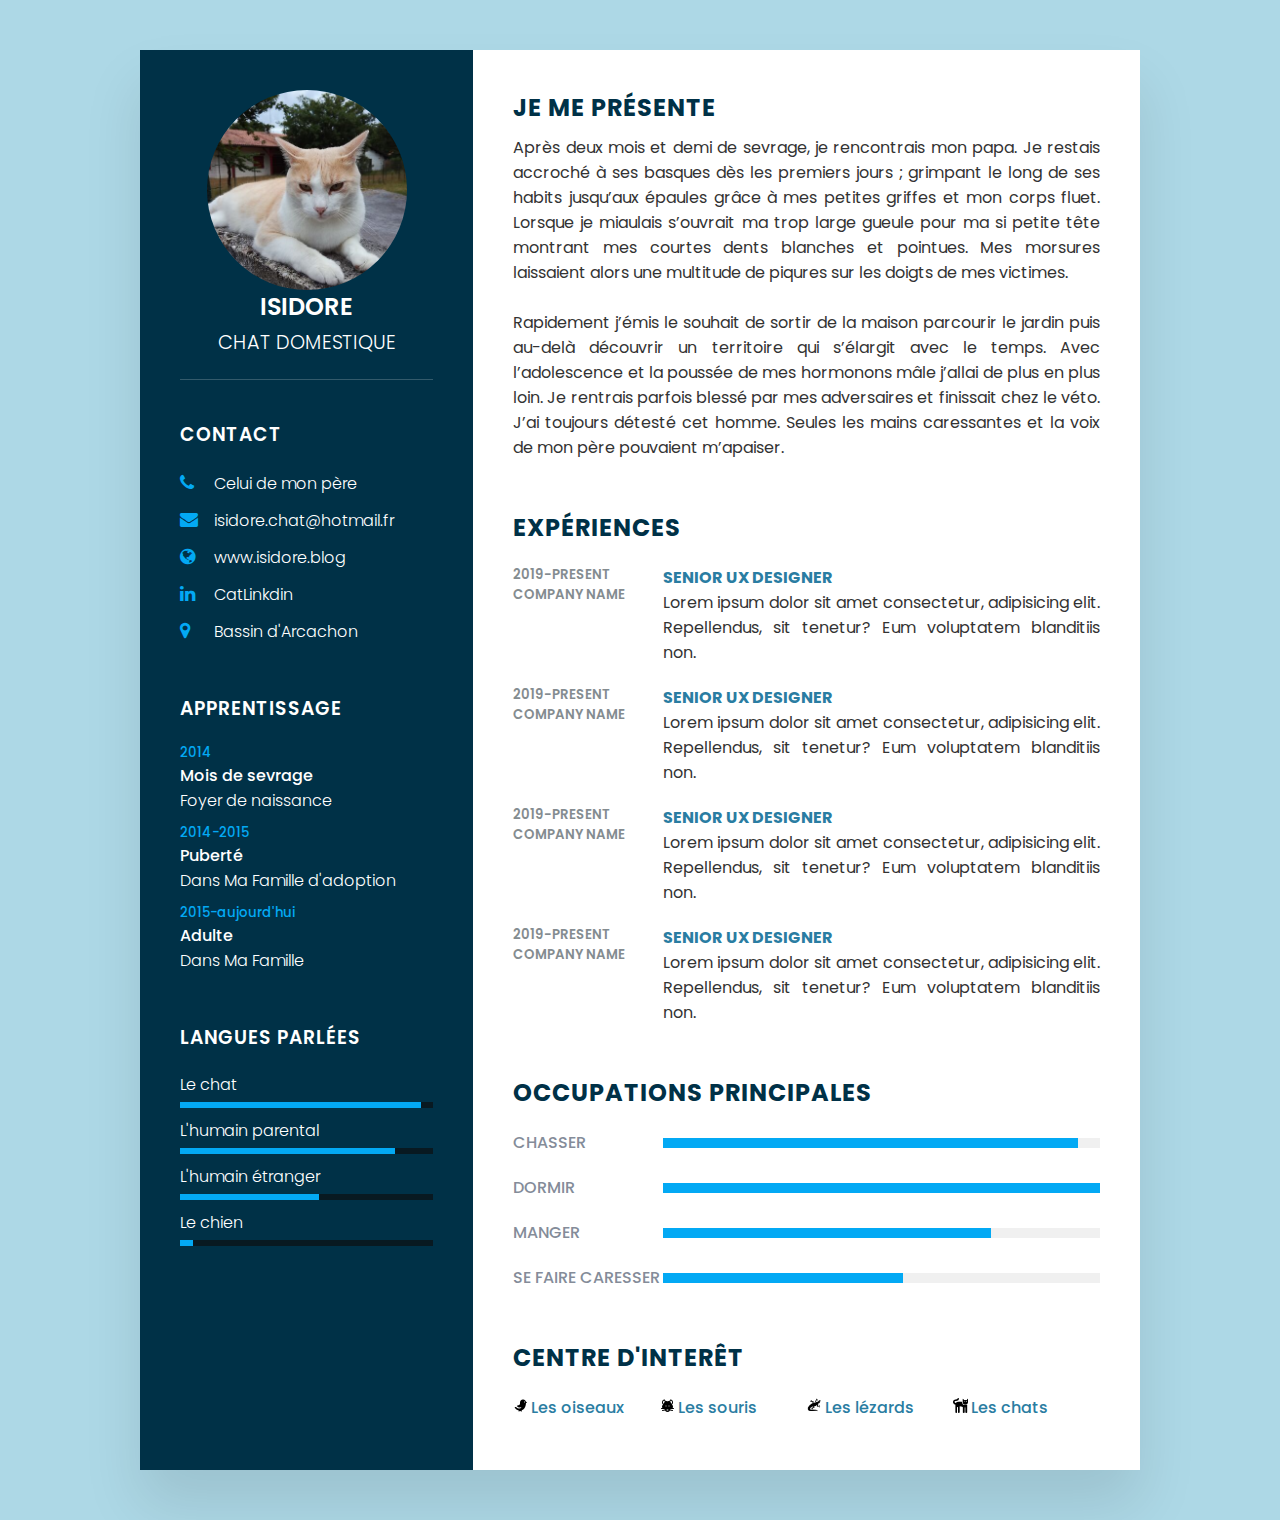
==== index.html @ 937041e2 "alt" ====
<!DOCTYPE html>
<html lang="fr">
  <head>
    <meta charset="UTF-8" />
    <meta name="viewport" content="width=device-width, initial-scale=1.0" />
    <title>CV Isidore</title>
    <link
      rel="stylesheet"
      href="https://cdnjs.cloudflare.com/ajax/libs/font-awesome/4.7.0/css/font-awesome.css"
      integrity="sha512-5A8nwdMOWrSz20fDsjczgUidUBR8liPYU+WymTZP1lmY9G6Oc7HlZv156XqnsgNUzTyMefFTcsFH/tnJE/+xBg=="
      crossorigin="anonymous"
      referrerpolicy="no-referrer"
    />
    <link rel="stylesheet" type="text/css" href="style.css" />
  </head>
  <body>
    <div class="container">
      <div class="left_side">
        <section class="profile">
          <div class="profile_picture">
            <img src="./pictures/isidore.jpg" alt="Photo d'isidore" />
          </div>
          <h2>Isidore<br /><span>Chat domestique</span></h2>
        </section>
        <section class="contact_info">
          <h3 class="title_left">Contact</h3>
          <ul>
            <li>
              <span class="icon"
                ><i class="fa fa-phone" aria-hidden="true"></i>
              </span>
              <a
                href="./pages/phoneNumber.html"
                target="_blank"
                rel="noopener noreferrer"
                >Celui de mon père</a
              >
            </li>
            <li>
              <span class="icon"
                ><i class="fa fa-envelope" aria-hidden="true"></i>
              </span>
              <a href="mailto:sparagmos@hotmail.fr">isidore.chat@hotmail.fr</a>
            </li>
            <li>
              <span class="icon"
                ><i class="fa fa-globe" aria-hidden="true"></i>
              </span>
              <a
                href="./pages/isidoreBlog.html"
                target="_blank"
                rel="noopener noreferrer"
                >www.isidore.blog</a
              >
            </li>
            <li>
              <span class="icon"
                ><i class="fa fa-linkedin" aria-hidden="true"></i>
              </span>
              <a
                href="./pages/catLinkdin.html"
                target="_blank"
                rel="noopener noreferrer"
                >CatLinkdin</a
              >
            </li>
            <li>
              <span class="icon"
                ><i class="fa fa-map-marker" aria-hidden="true"></i>
              </span>
              <!-- <span class="text">Bassin d'Arcachon</span> -->
              <a
                href="https://fr.wikipedia.org/wiki/Bassin_d%27Arcachon"
                target="_blank"
                rel="noopener noreferrer"
                >Bassin d'Arcachon</a
              >
            </li>
          </ul>
        </section>
        <section class="contact_info education">
          <h3 class="title_left">Apprentissage</h3>
          <ul>
            <li>
              <h5>2014</h5>
              <h4>Mois de sevrage</h4>
              <h4>Foyer de naissance</h4>
            </li>
            <li>
              <h5>2014-2015</h5>
              <h4>Puberté</h4>
              <h4>Dans Ma Famille d'adoption</h4>
            </li>
            <li>
              <h5>2015-aujourd'hui</h5>
              <h4>Adulte</h4>
              <h4>Dans Ma Famille</h4>
            </li>
          </ul>
        </section>
        <section class="contact_info language">
          <h3 class="title_left">langues parlées</h3>
          <ul>
            <li>
              <span class="text">Le chat</span>
              <span class="percent">
                <div class="cat_langage_percent"></div>
              </span>
            </li>
            <li>
              <span class="text">L'humain parental</span>
              <span class="percent">
                <div class="parental_human_percent"></div>
              </span>
            </li>
            <li>
              <span class="text">L'humain étranger</span>
              <span class="percent">
                <div class="human_percent"></div>
              </span>
            </li>
            <li>
              <span class="text">Le chien</span>
              <span class="percent">
                <div class="dog_percent"></div>
              </span>
            </li>
          </ul>
        </section>
      </div>
      <div class="right_side">
        <section class="about">
          <h2 class="title_right">Je me présente</h2>
          <p>
            Après deux mois et demi de sevrage, je rencontrais mon papa. Je
            restais accroché à ses basques dès les premiers jours ; grimpant le
            long de ses habits jusqu’aux épaules grâce à mes petites griffes et
            mon corps fluet. Lorsque je miaulais s’ouvrait ma trop large gueule
            pour ma si petite tête montrant mes courtes dents blanches et
            pointues. Mes morsures laissaient alors une multitude de piqures sur
            les doigts de mes victimes. <br /><br />Rapidement j’émis le souhait
            de sortir de la maison parcourir le jardin puis au-delà découvrir un
            territoire qui s’élargit avec le temps. Avec l’adolescence et la
            poussée de mes hormonons mâle j’allai de plus en plus loin. Je
            rentrais parfois blessé par mes adversaires et finissait chez le
            véto. J’ai toujours détesté cet homme. Seules les mains caressantes
            et la voix de mon père pouvaient m’apaiser.
          </p>
        </section>
        <section class="about">
          <h2 class="title_right">Expériences</h2>
          <div class="box">
            <div class="year_company">
              <h5>2019-Present</h5>
              <h5>Company name</h5>
            </div>
            <div class="text">
              <h4>Senior UX Designer</h4>
              <p>
                Lorem ipsum dolor sit amet consectetur, adipisicing elit.
                Repellendus, sit tenetur? Eum voluptatem blanditiis non.
              </p>
            </div>
          </div>
          <div class="box">
            <div class="year_company">
              <h5>2019-Present</h5>
              <h5>Company name</h5>
            </div>
            <div class="text">
              <h4>Senior UX Designer</h4>
              <p>
                Lorem ipsum dolor sit amet consectetur, adipisicing elit.
                Repellendus, sit tenetur? Eum voluptatem blanditiis non.
              </p>
            </div>
          </div>
          <div class="box">
            <div class="year_company">
              <h5>2019-Present</h5>
              <h5>Company name</h5>
            </div>
            <div class="text">
              <h4>Senior UX Designer</h4>
              <p>
                Lorem ipsum dolor sit amet consectetur, adipisicing elit.
                Repellendus, sit tenetur? Eum voluptatem blanditiis non.
              </p>
            </div>
          </div>
          <div class="box">
            <div class="year_company">
              <h5>2019-Present</h5>
              <h5>Company name</h5>
            </div>
            <div class="text">
              <h4>Senior UX Designer</h4>
              <p>
                Lorem ipsum dolor sit amet consectetur, adipisicing elit.
                Repellendus, sit tenetur? Eum voluptatem blanditiis non.
              </p>
            </div>
          </div>
        </section>
        <section class="about skills">
          <h2 class="title_right">Occupations principales</h2>
          <div class="box">
            <h4>chasser</h4>
            <div class="percent">
              <div class="hunt skills_percent"></div>
            </div>
          </div>
          <div class="box">
            <h4>dormir</h4>
            <div class="percent">
              <div class="sleep skills_percent"></div>
            </div>
          </div>
          <div class="box">
            <h4>manger</h4>
            <div class="percent">
              <div class="eat skills_percent"></div>
            </div>
          </div>
          <div class="box">
            <h4>se faire caresser</h4>
            <div class="percent">
              <div class="stroke skills_percent"></div>
            </div>
          </div>
        </section>
        <div class="about interest">
          <h2 class="title_right">centre d'interêt</h2>
          <ul>
            <li><img src="./pictures/iconBird.png" alt="" />Les oiseaux</li>
            <li><img src="./pictures/iconMouse.png" alt="" />Les souris</li>
            <li><img src="./pictures/iconLizard.png" alt="" />Les lézards</li>
            <li><img src="./pictures/iconCat.png" alt="" />Les chats</li>
          </ul>
        </div>
      </div>
    </div>
  </body>
</html>
---- style.css ----
/* Général: */
@import url("https://fonts.googleapis.com/css?family=Poppins:200,300,400,500,600,700,800,900&display=swap");

* {
  margin: 0;
  padding: 0;
  box-sizing: border-box;
  font-family: "Poppins", sans-serif;
}

body {
  background: lightblue;
  display: flex;
  justify-content: center;
  align-items: center;
  min-height: 100vh;
}

.container {
  position: relative;
  width: 100%;
  max-width: 1000px;
  min-height: 1000px;
  background: #fff;
  margin: 50px;
  display: grid;
  grid-template-columns: 1fr 2fr;
  box-shadow: 0 35px 55px rgba(0, 0, 0, 0.1);
}

.title_right {
  color: #003147;
  text-transform: uppercase;
  letter-spacing: 1px;
  margin-bottom: 10px;
}

p {
  color: #333;
  text-align: justify;
}

/* Consernant les ancres: */
.container a {
  text-decoration: none;
  color: #fff;
}

/* Partie de gauche: */
.container .left_side {
  position: relative;
  background: #003147;
  padding: 40px;
}

/* Section contact: */
.contact_info {
  padding-top: 40px;
}

.title_left {
  color: #fff;
  text-transform: uppercase;
  font-weight: 600;
  letter-spacing: 1px;
  margin-bottom: 20px;
}

.contact_info ul {
  position: relative;
}

.contact_info ul li {
  position: relative;
  list-style: none;
  margin: 10px 0;
  cursor: pointer;
}

.contact_info ul li {
  color: #fff;
  font-weight: 300;
}

.contact_info ul li .icon {
  display: inline-block;
  width: 30px;
  font-size: 18px;
  color: #03a9f4;
}

.contact_info .education li {
  margin-top: 15px;
}

.contact_info.education h5 {
  color: #03a9f4;
  font-weight: 500;
}

.contact_info.education h4:nth-child(2) {
  color: #fff;
  font-weight: 500;
}

.contact_info.education h4 {
  color: #fff;
  font-weight: 300;
}

/* Partie de droite: */
.container .right_side {
  position: relative;
  background: #fff;
  padding: 40px;
}

/* Pourcentage de maitrise des langages: */
.contact_info.language .percent {
  position: relative;
  width: 100%;
  height: 6px;
  background: #081921;
  display: block;
  margin-top: 5px;
}

.contact_info.language .percent div {
  position: absolute;
  top: 0;
  left: 0;
  height: 100%;
  background: #03a9f4;
}

.profile {
  position: relative;
  display: flex;
  flex-direction: column;
  align-items: center;
  padding-bottom: 20px;
  border-bottom: 1px solid rgba(255, 255, 255, 0.2);
}

/* Les différents pourcentages par langage: */
.contact_info.language .percent div.cat_langage_percent {
  width: 95%;
}
.contact_info.language .percent div.parental_human_percent {
  width: 85%;
}
.contact_info.language .percent div.human_percent {
  width: 55%;
}
.contact_info.language .percent div.dog_percent {
  width: 5%;
}

/* Consernant l'image de profil: */
.profile .profile_picture {
  position: relative;
  width: 200px;
  height: 200px;
  border-radius: 50%;
  overflow: hidden;
}

.profile .profile_picture img {
  position: absolute;
  top: 0;
  left: 0;
  width: 100%;
  height: 100%;
  object-fit: cover;
}

.profile h2 {
  color: #fff;
  font-size: 1.5em;
  text-transform: uppercase;
  text-align: center;
  font-weight: 600;
  line-height: 1.4em;
}

.profile h2 span {
  font-size: 0.8em;
  font-weight: 300;
}

.about {
  margin-bottom: 50px;
}

.about:last-child {
  margin-bottom: 0;
}

.about .box {
  display: flex;
  flex-direction: row;
  margin: 20px 0;
}

.about .box .year_company {
  min-width: 150px;
}

.about .box .year_company h5 {
  text-transform: uppercase;
  color: #848c90;
  font-weight: 600;
}

.about .box .text h4 {
  text-transform: uppercase;
  color: #2a7da2;
  font-size: 16px;
}

.skills .box {
  position: relative;
  width: 100%;
  display: grid;
  grid-template-columns: 150px 1fr;
  justify-content: center;
  align-items: center;
}

.skills .box h4 {
  text-transform: uppercase;
  color: #848c99;
  font-weight: 500;
}

.skills .box .percent {
  position: relative;
  width: 100%;
  height: 10px;
  background: #f0f0f0;
}

/* Pourcentage des occupations principales: */
.hunt {
  width: 95%;
}

.sleep {
  width: 85%;
}

.eat {
  width: 75%;
}

.stroke {
  width: 55%;
}

.skills .box .percent .skills_percent {
  position: absolute;
  top: 0;
  left: 0;
  height: 100%;
  background: #03a9f4;
}

.interest ul {
  display: grid;
  grid-template-columns: repeat(4, 1fr);
}

.interest ul li {
  list-style: none;
  color: #2a7da2;
  font-weight: 500;
  margin: 10px 0;
}

@media (max-width: 1000px) {
  .container {
    margin: 10px;
    grid-template-columns: repeat(1, 1fr);
  }
  .interest ul {
    grid-template-columns: repeat(2, 1fr);
  }
}

@media (max-width: 600px) {
  .about .box {
    flex-direction: column;
  }
  .about .box .year_company {
    margin-bottom: 5px;
  }
  .interest ul {
    grid-template-columns: repeat(1, 1fr);
  }
  .skills .box {
    grid-template-columns: repeat(1, 1fr);
  }
}

.interest img {
  height: 15px;
  color: #03a9f4;
  padding-right: 2%;
}

/* ------------------------------------------------------------------------------------------------------- */

/* Page catLinkdin et page numéro de téléphone: */
.text h2 {
  margin-left: auto;
  margin-right: auto;
  margin-bottom: 10px;
}

.text img {
  width: 50%;
  height: 50%;
  margin-left: auto;
  margin-right: auto;
  display: block;
}

/* ------------------------------------------------------------------------------------------------------- */

/* Blog d'isidore: */

.blog_title {
  display: flex;
  flex-direction: row;
  justify-content: center;
}

.shrimp {
  display: flex;
  flex-direction: row;
  margin-bottom: 45px;
}

.shrimp img {
  height: 300px;
  width: 310px;
}

.blog {
  color: #003147;
}

.blog img {
  margin: 10px;
  object-fit: fill;
  border-radius: 10%;
  border: thick double #32a1ce;
}

.blog p,
.span {
  font-size: 1.2rem;
  display: flex;
  align-items: center;
  font-weight: 500;
}

.blog h2 img {
  width: 50px;
  height: 50px;
  margin-left: 15px;
  margin-right: 15px;
  border: none;
}

.blog h2 {
  display: flex;
  flex-direction: row;
  justify-content: center;
  align-items: center;
  font-size: 85px;
  margin-bottom: 30px;
}

.sleep {
  width: 100%;
  display: flex;
  flex-direction: row;
  justify-content: center;
  margin-bottom: 45px;
}

.sleep img {
  width: 270px;
  height: 250px;
}

.sleep span,
.tree p {
  text-align: center;
}

.tree img {
  width: 300px;
  height: 320px;
}

.tree {
  display: flex;
  flex-direction: row;
  justify-content: center;
}

.roof {
  display: flex;
  align-items: center;
  justify-content: center;
}

.roof img {
  width: 430px;
  height: 300px;
}
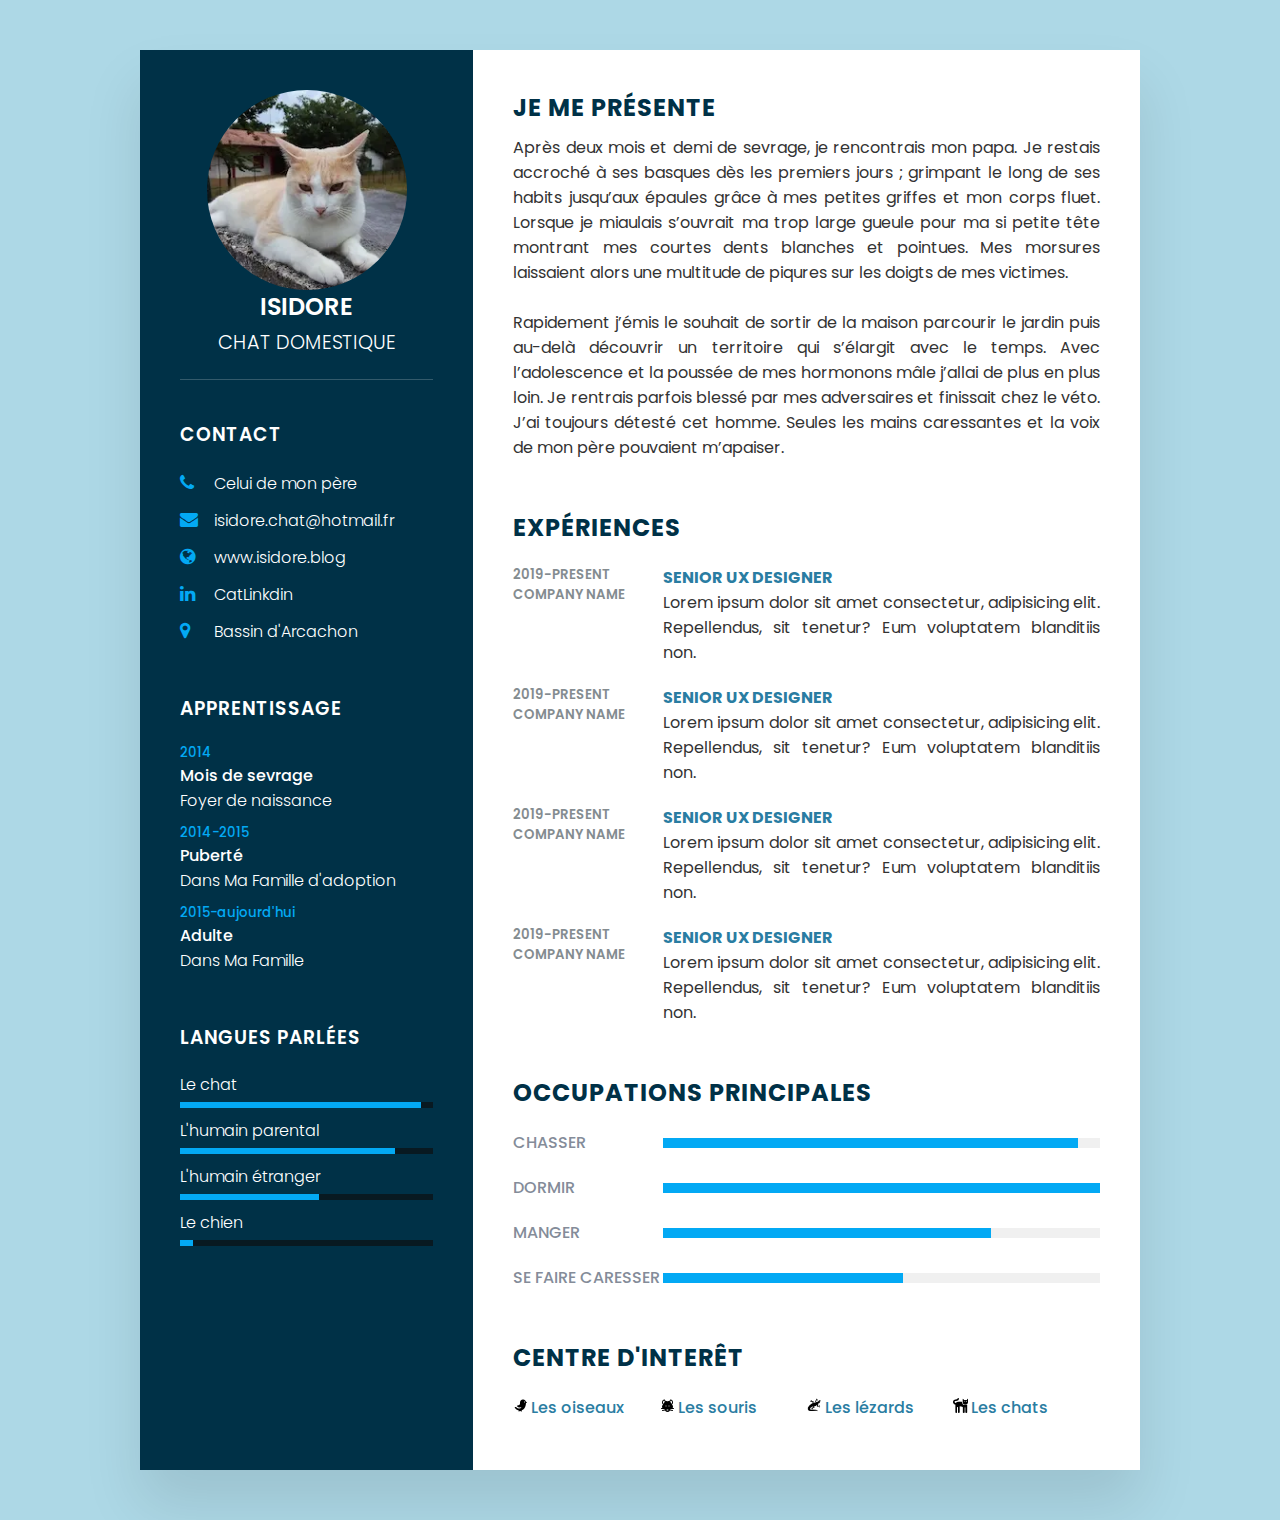
==== commit ab98b213: "format webp" ====
--- a/index.html
+++ b/index.html
@@ -18,7 +18,7 @@
       <div class="left_side">
         <section class="profile">
           <div class="profile_picture">
-            <img src="./pictures/isidore.jpg" alt="Photo d'isidore" />
+            <img src="./pictures/isidore.webp" alt="Photo d'isidore" />
           </div>
           <h2>Isidore<br /><span>Chat domestique</span></h2>
         </section>
@@ -68,7 +68,6 @@
               <span class="icon"
                 ><i class="fa fa-map-marker" aria-hidden="true"></i>
               </span>
-              <!-- <span class="text">Bassin d'Arcachon</span> -->
               <a
                 href="https://fr.wikipedia.org/wiki/Bassin_d%27Arcachon"
                 target="_blank"
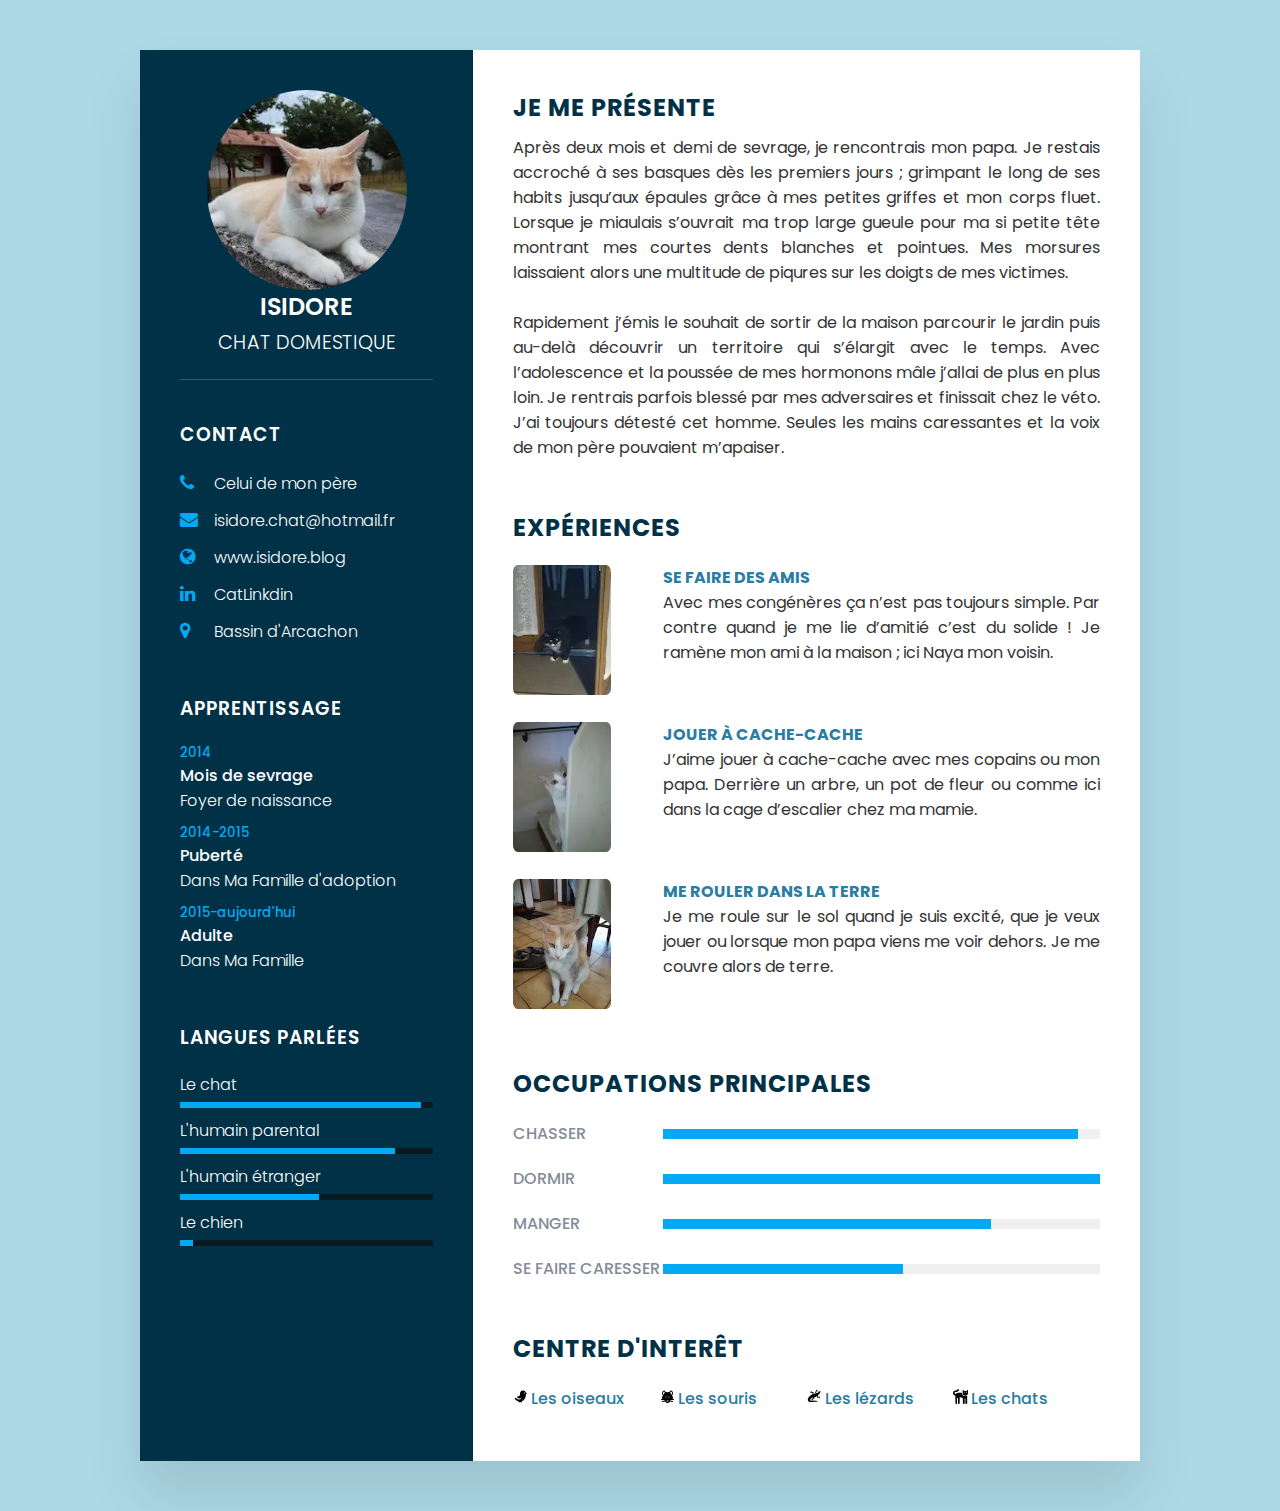
==== commit b9925dc9: "Experiences" ====
--- a/index.html
+++ b/index.html
@@ -149,54 +149,44 @@
         <section class="about">
           <h2 class="title_right">Expériences</h2>
           <div class="box">
-            <div class="year_company">
-              <h5>2019-Present</h5>
-              <h5>Company name</h5>
+            <div class="experiences">
+              <img src="./pictures/friend.webp" alt="Photo d'un chat" />
             </div>
             <div class="text">
-              <h4>Senior UX Designer</h4>
+              <h4>Se faire des amis</h4>
               <p>
-                Lorem ipsum dolor sit amet consectetur, adipisicing elit.
-                Repellendus, sit tenetur? Eum voluptatem blanditiis non.
+                Avec mes congénères ça n’est pas toujours simple. Par contre
+                quand je me lie d’amitié c’est du solide ! Je ramène mon ami à
+                la maison ; ici Naya mon voisin.
               </p>
             </div>
           </div>
           <div class="box">
-            <div class="year_company">
-              <h5>2019-Present</h5>
-              <h5>Company name</h5>
+            <div class="experiences">
+              <img
+                src="./pictures/hide-and-seek.webp"
+                alt="Chat jouant à cache-cache dans des escaliers"
+              />
             </div>
             <div class="text">
-              <h4>Senior UX Designer</h4>
+              <h4>Jouer à cache-cache</h4>
               <p>
-                Lorem ipsum dolor sit amet consectetur, adipisicing elit.
-                Repellendus, sit tenetur? Eum voluptatem blanditiis non.
+                J’aime jouer à cache-cache avec mes copains ou mon papa.
+                Derrière un arbre, un pot de fleur ou comme ici dans la cage
+                d’escalier chez ma mamie.
               </p>
             </div>
           </div>
           <div class="box">
-            <div class="year_company">
-              <h5>2019-Present</h5>
-              <h5>Company name</h5>
+            <div class="experiences">
+              <img src="./pictures/ground.webp" alt="Chat recouvert de terre" />
             </div>
             <div class="text">
-              <h4>Senior UX Designer</h4>
+              <h4>Me rouler dans la terre</h4>
               <p>
-                Lorem ipsum dolor sit amet consectetur, adipisicing elit.
-                Repellendus, sit tenetur? Eum voluptatem blanditiis non.
-              </p>
-            </div>
-          </div>
-          <div class="box">
-            <div class="year_company">
-              <h5>2019-Present</h5>
-              <h5>Company name</h5>
-            </div>
-            <div class="text">
-              <h4>Senior UX Designer</h4>
-              <p>
-                Lorem ipsum dolor sit amet consectetur, adipisicing elit.
-                Repellendus, sit tenetur? Eum voluptatem blanditiis non.
+                Je me roule sur le sol quand je suis excité, que je veux jouer
+                ou lorsque mon papa viens me voir dehors. Je me couvre alors de
+                terre.
               </p>
             </div>
           </div>
--- a/style.css
+++ b/style.css
@@ -202,14 +202,8 @@
   margin: 20px 0;
 }
 
-.about .box .year_company {
+.about .box .experiences {
   min-width: 150px;
-}
-
-.about .box .year_company h5 {
-  text-transform: uppercase;
-  color: #848c90;
-  font-weight: 600;
 }
 
 .about .box .text h4 {
@@ -291,7 +285,7 @@
   .about .box {
     flex-direction: column;
   }
-  .about .box .year_company {
+  .about .box .experiences {
     margin-bottom: 5px;
   }
   .interest ul {
@@ -311,7 +305,9 @@
 /* ------------------------------------------------------------------------------------------------------- */
 
 /* Page catLinkdin et page numéro de téléphone: */
+
 .text h2 {
+  color: #003147;
   margin-left: auto;
   margin-right: auto;
   margin-bottom: 10px;
@@ -328,11 +324,8 @@
 /* ------------------------------------------------------------------------------------------------------- */
 
 /* Blog d'isidore: */
-
-.blog_title {
-  display: flex;
-  flex-direction: row;
-  justify-content: center;
+.blog {
+  border: thick double #081921;
 }
 
 .shrimp {
@@ -346,7 +339,7 @@
   width: 310px;
 }
 
-.blog {
+.blog_title {
   color: #003147;
 }
 
@@ -391,8 +384,8 @@
 }
 
 .sleep img {
-  width: 270px;
-  height: 250px;
+  width: 240px;
+  height: 237px;
 }
 
 .sleep span,
@@ -421,3 +414,8 @@
   width: 430px;
   height: 300px;
 }
+
+.experiences img {
+  height: 130px;
+  border-radius: 5%;
+}
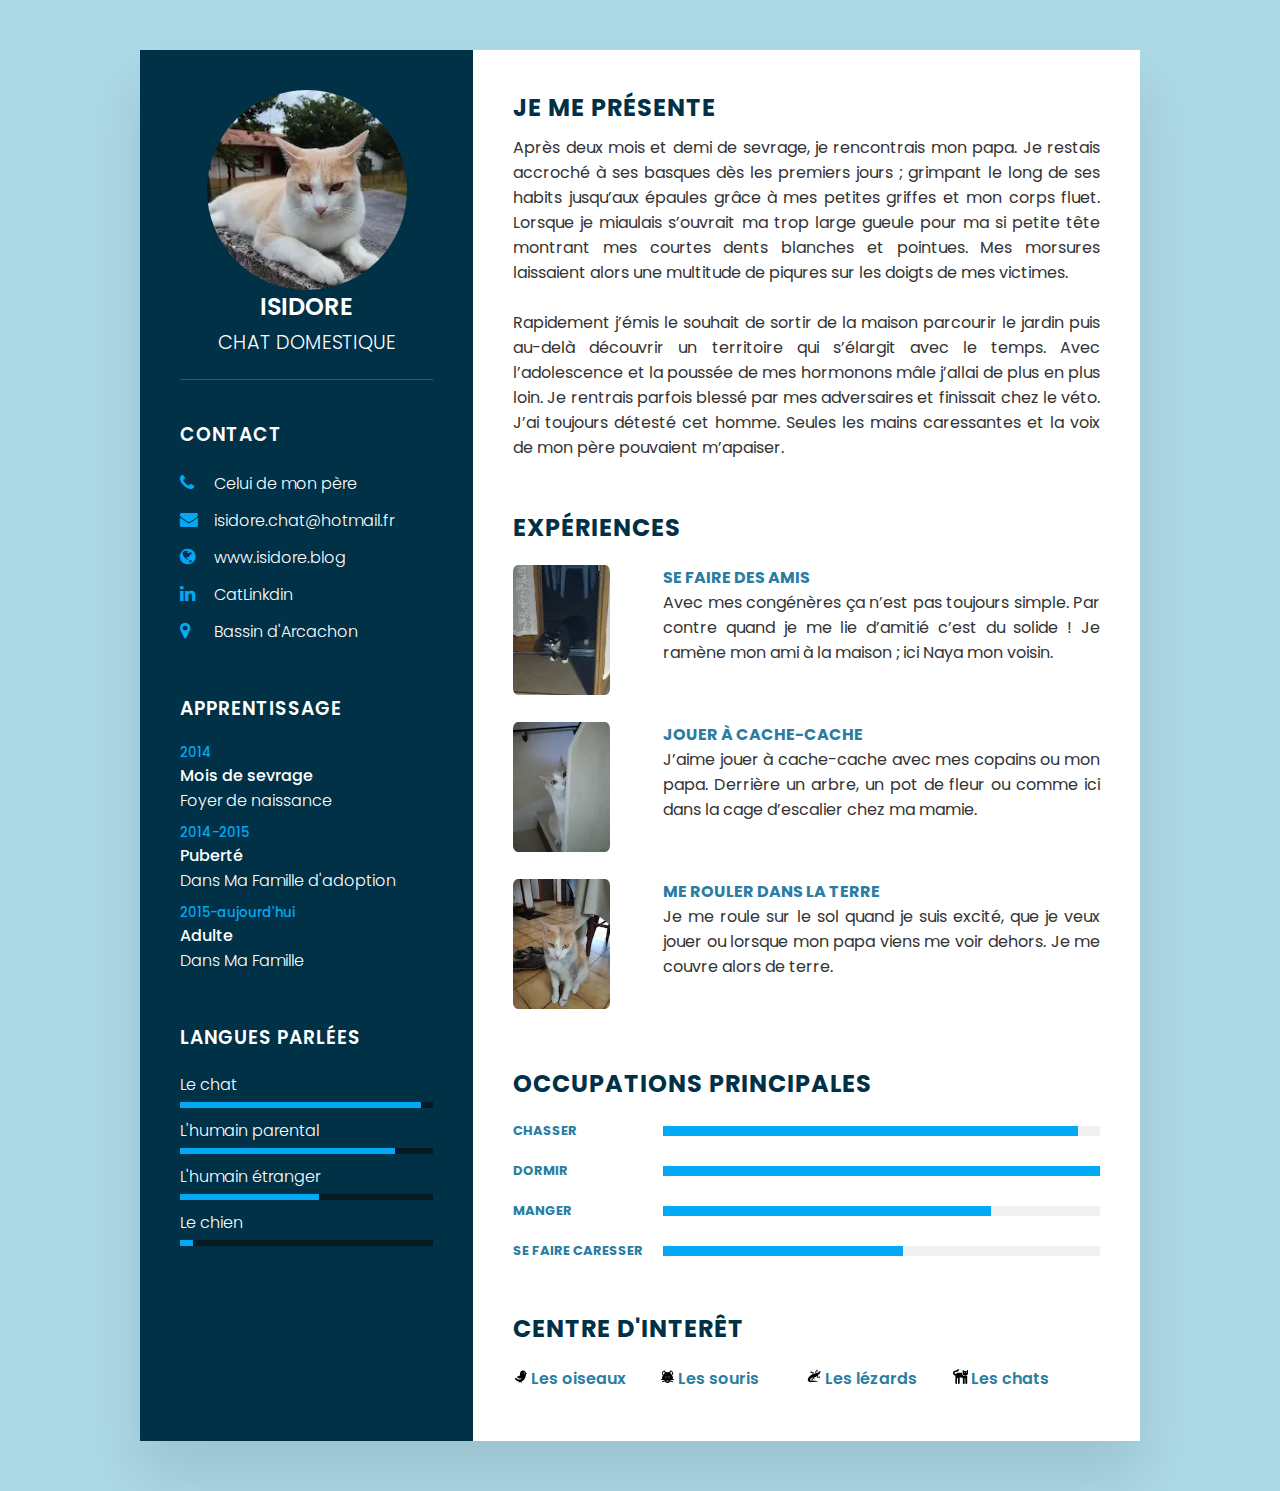
==== commit d2cf72a1: "Experiences 2" ====
--- a/index.html
+++ b/index.html
@@ -4,6 +4,7 @@
     <meta charset="UTF-8" />
     <meta name="viewport" content="width=device-width, initial-scale=1.0" />
     <title>CV Isidore</title>
+    <meta name="description" content="CV d'isidore, chat domestique" />
     <link
       rel="stylesheet"
       href="https://cdnjs.cloudflare.com/ajax/libs/font-awesome/4.7.0/css/font-awesome.css"
@@ -153,7 +154,7 @@
               <img src="./pictures/friend.webp" alt="Photo d'un chat" />
             </div>
             <div class="text">
-              <h4>Se faire des amis</h4>
+              <h3>Se faire des amis</h3>
               <p>
                 Avec mes congénères ça n’est pas toujours simple. Par contre
                 quand je me lie d’amitié c’est du solide ! Je ramène mon ami à
@@ -169,7 +170,7 @@
               />
             </div>
             <div class="text">
-              <h4>Jouer à cache-cache</h4>
+              <h3>Jouer à cache-cache</h3>
               <p>
                 J’aime jouer à cache-cache avec mes copains ou mon papa.
                 Derrière un arbre, un pot de fleur ou comme ici dans la cage
@@ -182,7 +183,7 @@
               <img src="./pictures/ground.webp" alt="Chat recouvert de terre" />
             </div>
             <div class="text">
-              <h4>Me rouler dans la terre</h4>
+              <h3>Me rouler dans la terre</h3>
               <p>
                 Je me roule sur le sol quand je suis excité, que je veux jouer
                 ou lorsque mon papa viens me voir dehors. Je me couvre alors de
@@ -194,25 +195,25 @@
         <section class="about skills">
           <h2 class="title_right">Occupations principales</h2>
           <div class="box">
-            <h4>chasser</h4>
+            <h3>chasser</h3>
             <div class="percent">
               <div class="hunt skills_percent"></div>
             </div>
           </div>
           <div class="box">
-            <h4>dormir</h4>
+            <h3>dormir</h3>
             <div class="percent">
               <div class="sleep skills_percent"></div>
             </div>
           </div>
           <div class="box">
-            <h4>manger</h4>
+            <h3>manger</h3>
             <div class="percent">
               <div class="eat skills_percent"></div>
             </div>
           </div>
           <div class="box">
-            <h4>se faire caresser</h4>
+            <h3>se faire caresser</h3>
             <div class="percent">
               <div class="stroke skills_percent"></div>
             </div>
--- a/style.css
+++ b/style.css
@@ -206,7 +206,7 @@
   min-width: 150px;
 }
 
-.about .box .text h4 {
+.about .box .text h3 {
   text-transform: uppercase;
   color: #2a7da2;
   font-size: 16px;
@@ -221,10 +221,11 @@
   align-items: center;
 }
 
-.skills .box h4 {
+.skills .box h3 {
   text-transform: uppercase;
-  color: #848c99;
-  font-weight: 500;
+  color: #2a7da2;
+  font-size: small;
+  font-weight: 700;
 }
 
 .skills .box .percent {
@@ -267,7 +268,7 @@
 .interest ul li {
   list-style: none;
   color: #2a7da2;
-  font-weight: 500;
+  font-weight: 600;
   margin: 10px 0;
 }
 
@@ -298,6 +299,7 @@
 
 .interest img {
   height: 15px;
+  width: 18px;
   color: #03a9f4;
   padding-right: 2%;
 }
@@ -356,6 +358,7 @@
   display: flex;
   align-items: center;
   font-weight: 500;
+  color: #333;
 }
 
 .blog h2 img {
@@ -381,11 +384,12 @@
   flex-direction: row;
   justify-content: center;
   margin-bottom: 45px;
+  gap: 3%;
 }
 
 .sleep img {
-  width: 240px;
-  height: 237px;
+  width: 217px;
+  height: 207px;
 }
 
 .sleep span,
@@ -417,5 +421,6 @@
 
 .experiences img {
   height: 130px;
+  width: 97px;
   border-radius: 5%;
 }
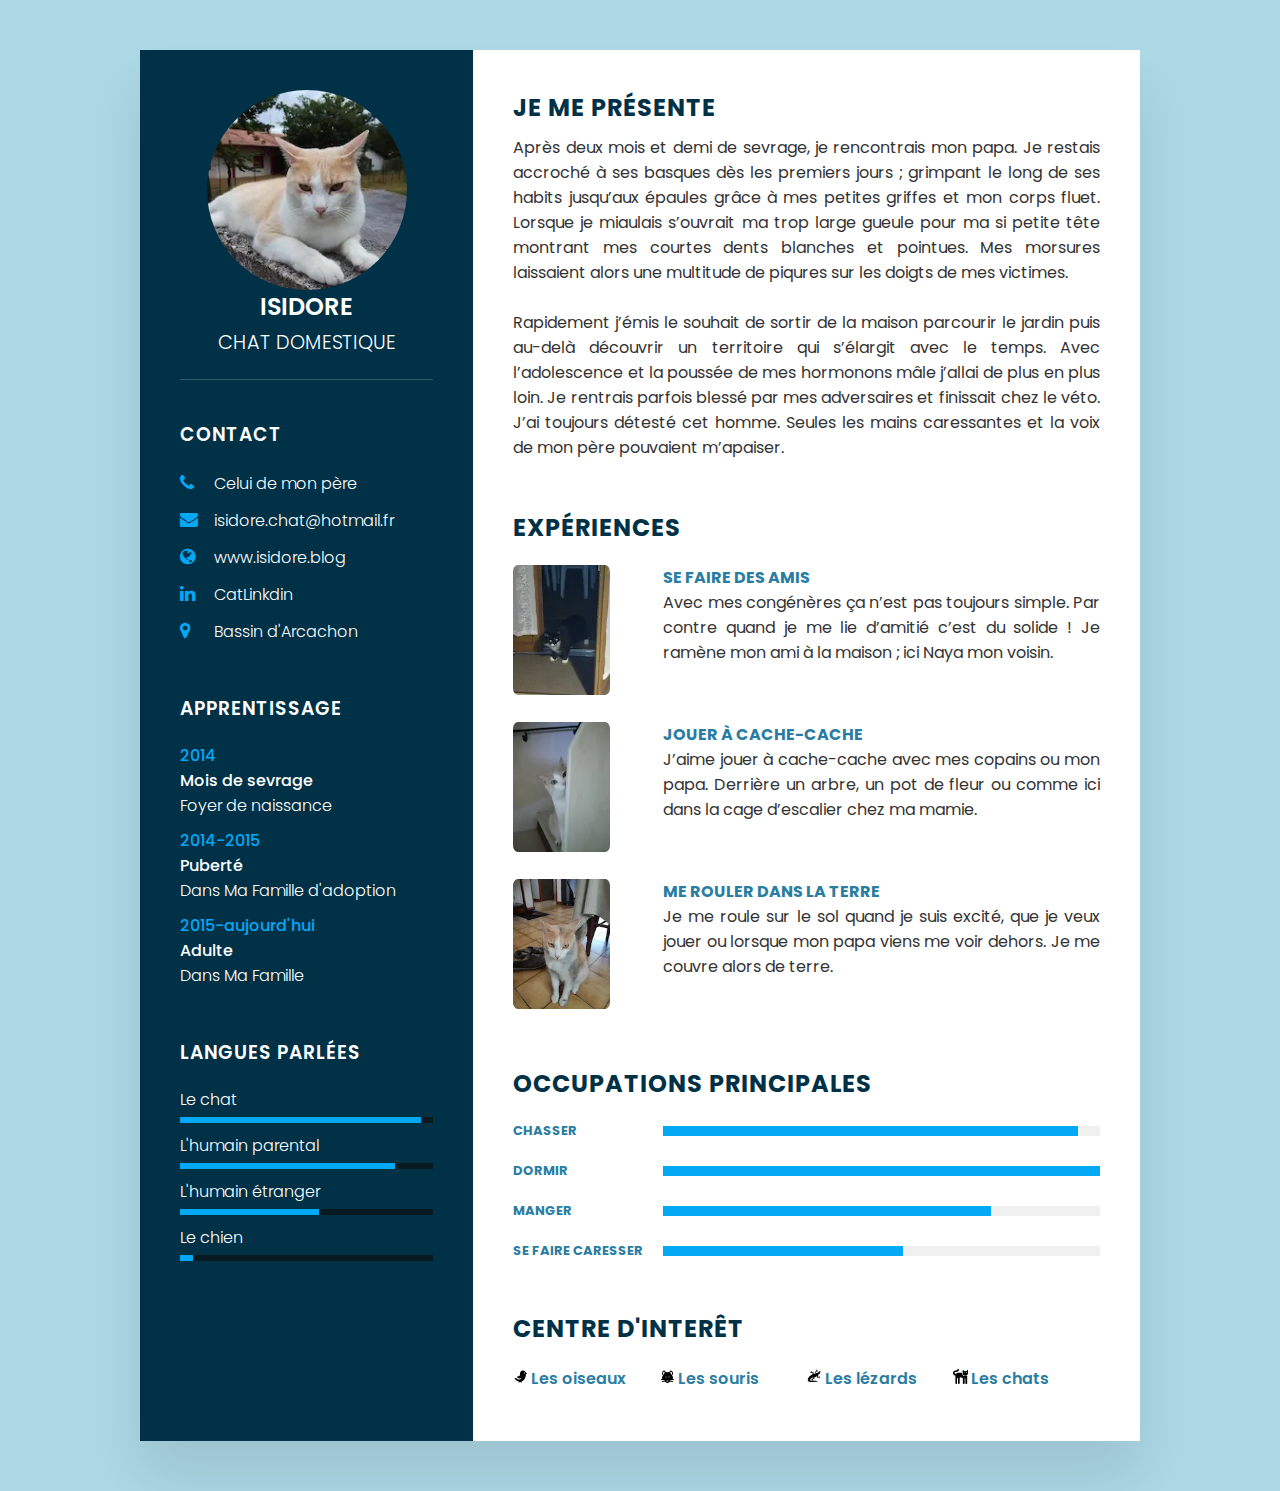
==== commit 6a63f610: "Rectifs apprentissage" ====
--- a/index.html
+++ b/index.html
@@ -82,19 +82,19 @@
           <h3 class="title_left">Apprentissage</h3>
           <ul>
             <li>
-              <h5>2014</h5>
-              <h4>Mois de sevrage</h4>
-              <h4>Foyer de naissance</h4>
-            </li>
-            <li>
-              <h5>2014-2015</h5>
-              <h4>Puberté</h4>
-              <h4>Dans Ma Famille d'adoption</h4>
-            </li>
-            <li>
-              <h5>2015-aujourd'hui</h5>
-              <h4>Adulte</h4>
-              <h4>Dans Ma Famille</h4>
+              <h4>2014</h4>
+              <span class="period">Mois de sevrage</span><br />
+              <span>Foyer de naissance</span>
+            </li>
+            <li>
+              <h4>2014-2015</h4>
+              <span class="period">Puberté</span><br />
+              <span>Dans Ma Famille d'adoption</span>
+            </li>
+            <li>
+              <h4>2015-aujourd'hui</h4>
+              <span class="period">Adulte</span><br />
+              <span>Dans Ma Famille</span>
             </li>
           </ul>
         </section>
--- a/style.css
+++ b/style.css
@@ -93,18 +93,17 @@
   margin-top: 15px;
 }
 
-.contact_info.education h5 {
+.contact_info.education h4 {
   color: #03a9f4;
   font-weight: 500;
 }
 
-.contact_info.education h4:nth-child(2) {
+.contact_info.education .period {
   color: #fff;
   font-weight: 500;
 }
 
-.contact_info.education h4 {
-  color: #fff;
+.contact_info.education span {
   font-weight: 300;
 }
 
